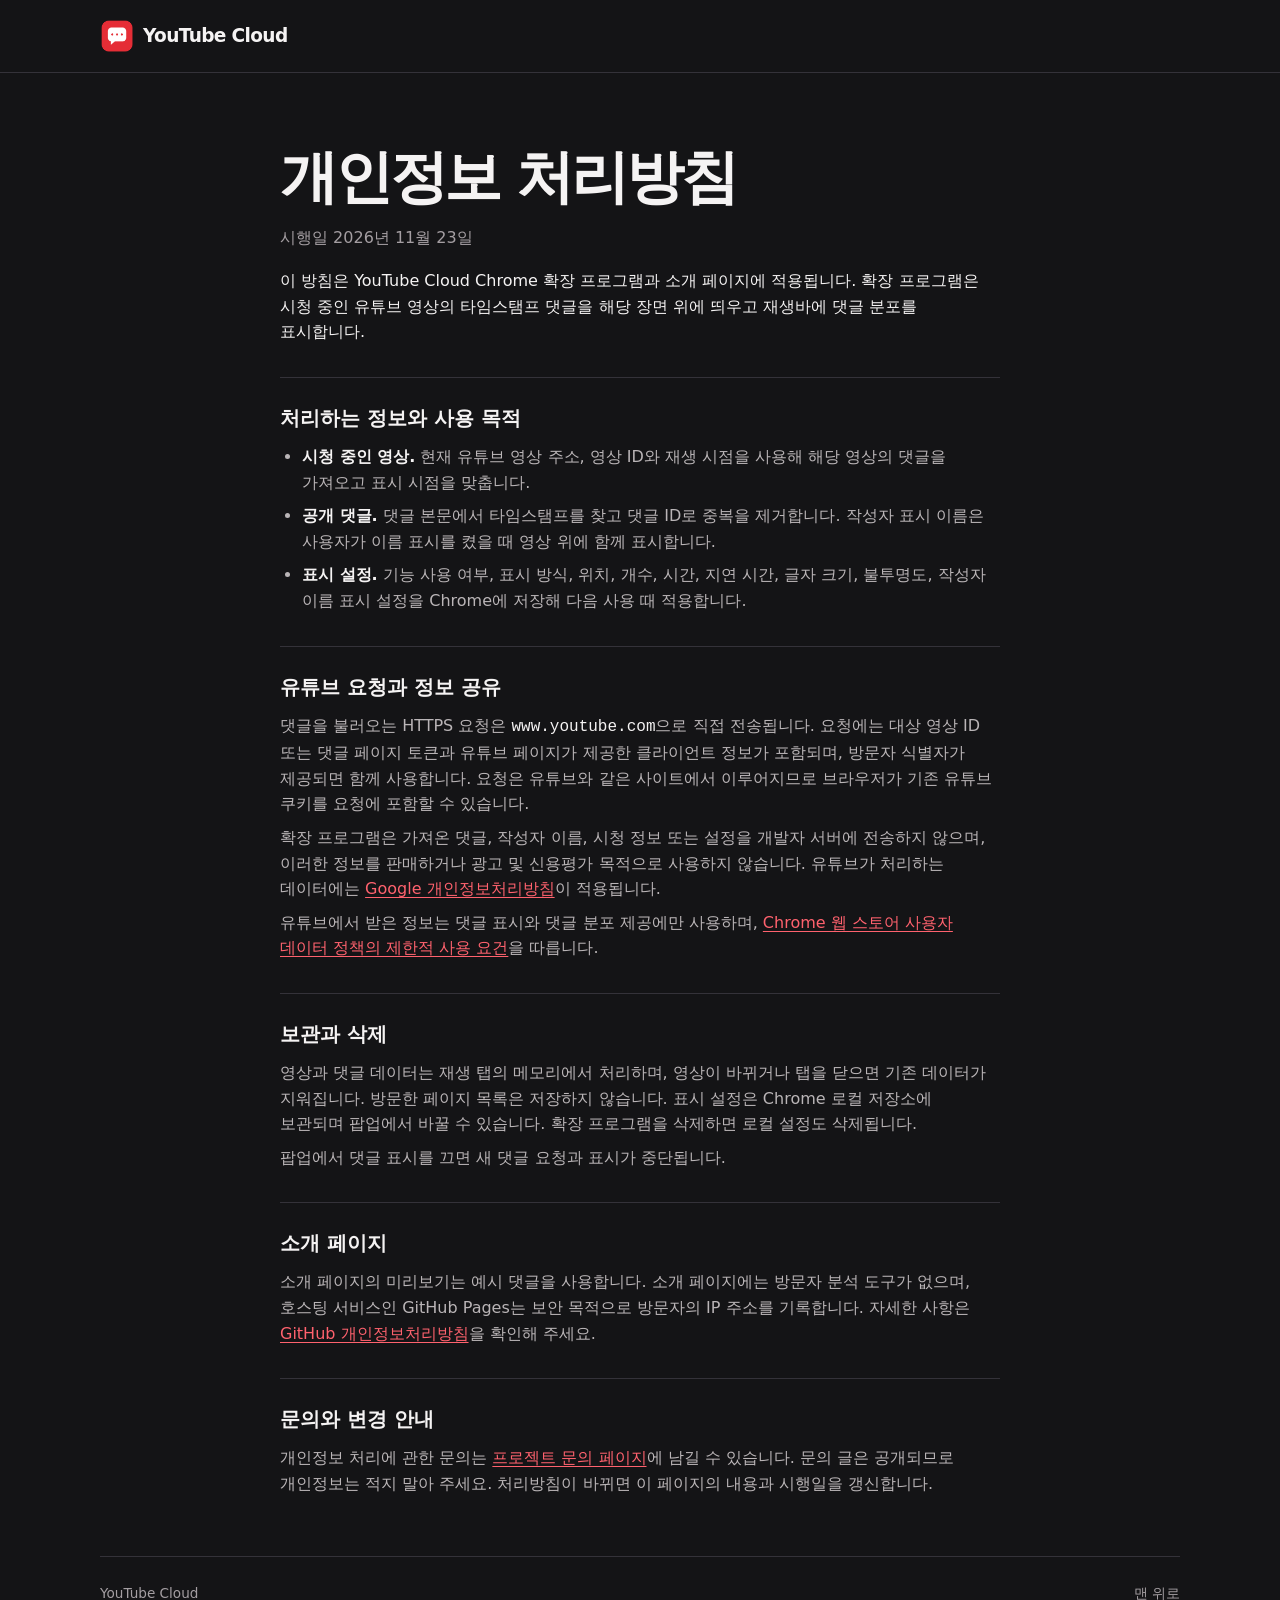
==== privacy.html @ 91bafd69 "Add extension privacy policy" ====
<!doctype html>
<html lang="ko">
<head>
  <meta charset="utf-8">
  <meta name="viewport" content="width=device-width, initial-scale=1">
  <meta name="theme-color" content="#141416">
  <meta name="description" content="YouTube Cloud 확장 프로그램과 소개 페이지의 개인정보 처리방침입니다.">
  <title>개인정보 처리방침 — YouTube Cloud</title>
  <link rel="icon" href="assets/cloud.png">
  <link rel="stylesheet" href="tokens.css">
  <link rel="stylesheet" href="styles.css">
</head>
<body>
  <header class="site-header" id="top">
    <div class="shell header-inner">
      <a class="brand" href="./" aria-label="YouTube Cloud 홈">
        <img src="assets/cloud.png" width="34" height="34" alt="">
        <span>YouTube Cloud</span>
      </a>
    </div>
  </header>

  <main class="shell">
    <article class="policy">
      <h1>개인정보 처리방침</h1>
      <p class="policy-date">시행일 <time datetime="2026-11-23">2026년 11월 23일</time></p>
      <p class="policy-intro">이 방침은 YouTube Cloud Chrome 확장 프로그램과 소개 페이지에 적용됩니다. 확장 프로그램은 시청 중인 유튜브 영상의 타임스탬프 댓글을 해당 장면 위에 띄우고 재생바에 댓글 분포를 표시합니다.</p>

      <section aria-labelledby="data">
        <h2 id="data">처리하는 정보와 사용 목적</h2>
        <ul>
          <li><strong>시청 중인 영상.</strong> 현재 유튜브 영상 주소, 영상 ID와 재생 시점을 사용해 해당 영상의 댓글을 가져오고 표시 시점을 맞춥니다.</li>
          <li><strong>공개 댓글.</strong> 댓글 본문에서 타임스탬프를 찾고 댓글 ID로 중복을 제거합니다. 작성자 표시 이름은 사용자가 이름 표시를 켰을 때 영상 위에 함께 표시합니다.</li>
          <li><strong>표시 설정.</strong> 기능 사용 여부, 표시 방식, 위치, 개수, 시간, 지연 시간, 글자 크기, 불투명도, 작성자 이름 표시 설정을 Chrome에 저장해 다음 사용 때 적용합니다.</li>
        </ul>
      </section>

      <section aria-labelledby="sharing">
        <h2 id="sharing">유튜브 요청과 정보 공유</h2>
        <p>댓글을 불러오는 HTTPS 요청은 <code>www.youtube.com</code>으로 직접 전송됩니다. 요청에는 대상 영상 ID 또는 댓글 페이지 토큰과 유튜브 페이지가 제공한 클라이언트 정보가 포함되며, 방문자 식별자가 제공되면 함께 사용합니다. 요청은 유튜브와 같은 사이트에서 이루어지므로 브라우저가 기존 유튜브 쿠키를 요청에 포함할 수 있습니다.</p>
        <p>확장 프로그램은 가져온 댓글, 작성자 이름, 시청 정보 또는 설정을 개발자 서버에 전송하지 않으며, 이러한 정보를 판매하거나 광고 및 신용평가 목적으로 사용하지 않습니다. 유튜브가 처리하는 데이터에는 <a href="https://policies.google.com/privacy?hl=ko">Google 개인정보처리방침</a>이 적용됩니다.</p>
        <p>유튜브에서 받은 정보는 댓글 표시와 댓글 분포 제공에만 사용하며, <a href="https://developer.chrome.com/docs/webstore/program-policies/limited-use">Chrome 웹 스토어 사용자 데이터 정책의 제한적 사용 요건</a>을 따릅니다.</p>
      </section>

      <section aria-labelledby="retention">
        <h2 id="retention">보관과 삭제</h2>
        <p>영상과 댓글 데이터는 재생 탭의 메모리에서 처리하며, 영상이 바뀌거나 탭을 닫으면 기존 데이터가 지워집니다. 방문한 페이지 목록은 저장하지 않습니다. 표시 설정은 Chrome 로컬 저장소에 보관되며 팝업에서 바꿀 수 있습니다. 확장 프로그램을 삭제하면 로컬 설정도 삭제됩니다.</p>
        <p>팝업에서 댓글 표시를 끄면 새 댓글 요청과 표시가 중단됩니다.</p>
      </section>

      <section aria-labelledby="website">
        <h2 id="website">소개 페이지</h2>
        <p>소개 페이지의 미리보기는 예시 댓글을 사용합니다. 소개 페이지에는 방문자 분석 도구가 없으며, 호스팅 서비스인 GitHub Pages는 보안 목적으로 방문자의 IP 주소를 기록합니다. 자세한 사항은 <a href="https://docs.github.com/en/site-policy/privacy-policies/github-general-privacy-statement">GitHub 개인정보처리방침</a>을 확인해 주세요.</p>
      </section>

      <section aria-labelledby="contact">
        <h2 id="contact">문의와 변경 안내</h2>
        <p>개인정보 처리에 관한 문의는 <a href="https://github.com/hyuck0221/youtube-cloud-landingpage/issues">프로젝트 문의 페이지</a>에 남길 수 있습니다. 문의 글은 공개되므로 개인정보는 적지 말아 주세요. 처리방침이 바뀌면 이 페이지의 내용과 시행일을 갱신합니다.</p>
      </section>
    </article>
  </main>

  <footer class="shell site-footer">
    <span>YouTube Cloud</span>
    <a href="#top">맨 위로</a>
  </footer>
</body>
</html>
---- tokens.css ----
:root {
  color-scheme: dark;
  --paper: #141416;
  --panel: #1b1b1e;
  --panel-strong: #212124;
  --stage: #17212a;
  --ink: #f5f3f3;
  --muted: #bab5b7;
  --quiet: #a49ea2;
  --line: #343239;
  --line-strong: #4d4850;
  --accent: #ff626e;
  --accent-hover: #ff8b93;
  --accent-ink: #20080e;
  --white: #fff;
  --picture-ink: #fdfafa;
  --picture-shadow: rgb(7 8 10 / 86%);
  --picture-shade: rgb(9 11 16 / 85%);
  --picture-mid: rgb(9 11 16 / 34%);
  --chat-bg: rgb(14 15 19 / 87%);
  --video-line: rgb(255 255 255 / 35%);
  --cover-outline: rgb(255 255 255 / 16%);
  --density-fill: rgb(255 98 110 / 24%);
  --density-stroke: #ff99a1;
  --font: "Pretendard", "Apple SD Gothic Neo", "Noto Sans KR", "Malgun Gothic", system-ui, sans-serif;
  --font-brand: "Avenir Next", "Segoe UI", system-ui, sans-serif;
  --font-mono: ui-monospace, SFMono-Regular, Consolas, monospace;
  --ease: cubic-bezier(.2, .7, .3, 1);
}
---- styles.css ----
/* Hallmark · atmospheric / Midnight · Workbench · N9 / Ft2 · warm red
 * pre-emit critique: P5 H5 E4 S5 R5 V4
 */
* { box-sizing: border-box; }

html { scroll-behavior: smooth; }

body {
  margin: 0;
  background: var(--paper);
  color: var(--ink);
  font: 1rem/1.6 var(--font);
  word-break: keep-all;
}

h1, h2, p, dl, dd { margin: 0; }
a { color: inherit; text-decoration: none; }
button, input { font: inherit; }
button { color: inherit; }
button, a, input[type="range"] { -webkit-tap-highlight-color: transparent; }
:focus-visible { outline: 2px solid var(--accent); outline-offset: 4px; }

.shell {
  width: min(1080px, calc(100% - 88px));
  margin-inline: auto;
}

.site-header { border-bottom: 1px solid var(--line); }

.header-inner {
  display: flex;
  align-items: center;
  justify-content: space-between;
  min-height: 72px;
  gap: 16px;
}

.brand {
  display: inline-flex;
  align-items: center;
  gap: 9px;
  font: 700 1.16rem/1 var(--font-brand);
  letter-spacing: -.035em;
  white-space: nowrap;
}

.brand img { flex: none; display: block; }

.button {
  display: inline-flex;
  min-height: 44px;
  align-items: center;
  justify-content: center;
  gap: 9px;
  padding: 9px 17px;
  border: 1px solid transparent;
  border-radius: 8px;
  font-size: .925rem;
  line-height: 1.2;
  font-weight: 750;
  white-space: nowrap;
  transition: background .18s var(--ease), border-color .18s var(--ease), transform .18s var(--ease);
}

.button:active { transform: scale(.97); }
.button-outline { background: var(--paper); border-color: var(--line-strong); }
.button-outline:hover { background: var(--panel-strong); }
.button-accent { color: var(--accent-ink); background: var(--accent); }
.button-accent:hover { background: var(--accent-hover); }

.play-mark {
  width: 0;
  height: 0;
  border-block: 5px solid transparent;
  border-inline-start: 8px solid currentColor;
}

.intro {
  display: flex;
  align-items: end;
  justify-content: space-between;
  gap: 28px;
  padding-block: 45px 28px;
}

.intro h1 {
  font-size: clamp(3.15rem, 8.4vw, 6.25rem);
  line-height: .94;
  font-weight: 900;
  letter-spacing: -.065em;
}

.intro h1 span { color: var(--accent); }

.intro-copy {
  flex: 0 0 auto;
  padding: 0 1px 3px 0;
  color: var(--muted);
}

.intro-copy p { margin-bottom: 15px; font-size: clamp(1rem, 1.45vw, 1.2rem); }

.demo {
  scroll-margin-block-start: 22px;
  border: 1px solid var(--line);
  overflow: hidden;
  border-radius: 15px;
  background: var(--panel);
}

.demo-toolbar {
  display: flex;
  align-items: center;
  justify-content: space-between;
  gap: 12px;
  min-height: 62px;
  padding: 8px 13px 8px 20px;
}

.demo-label {
  display: flex;
  align-items: center;
  gap: 9px;
  font-size: .9rem;
  font-weight: 750;
  white-space: nowrap;
}

.demo-indicator {
  width: 8px;
  height: 8px;
  border-radius: 50%;
  background: var(--quiet);
}

.demo:has(.demo-screen[data-playing="true"]) .demo-indicator { background: var(--accent); }

.mode-switch {
  position: relative;
  display: flex;
  gap: 3px;
  padding: 3px;
  border-radius: 9px;
  background: var(--paper);
}

.mode-switch button {
  min-height: 36px;
  min-width: 106px;
  padding: 4px 10px;
  border: 1px solid transparent;
  border-radius: 6px;
  background: transparent;
  color: var(--muted);
  font-size: .875rem;
  line-height: 1.15;
  font-weight: 650;
  white-space: nowrap;
  cursor: pointer;
  transition: background .2s var(--ease), color .2s var(--ease), border-color .2s var(--ease);
}

.mode-switch button:hover { color: var(--ink); }
.mode-switch button[aria-pressed="true"] {
  color: var(--ink);
  background: var(--panel-strong);
  border-color: var(--line-strong);
}

.demo-screen {
  position: relative;
  isolation: isolate;
  overflow: hidden;
  aspect-ratio: 16 / 7.3;
  min-height: 280px;
  background: var(--stage);
}

.demo-scene, .demo-scrim, .comment-layer { position: absolute; inset: 0; }
.demo-scene {
  width: 100%;
  height: 100%;
  object-fit: cover;
  object-position: center 48%;
  transform: var(--scene-transform, none);
}

.demo-scrim {
  pointer-events: none;
  background: linear-gradient(180deg, transparent 20%, var(--picture-mid) 67%, var(--picture-shade) 100%);
}

.comment-layer {
  inset: 18px 16px 91px;
  pointer-events: none;
  color: var(--picture-ink);
  font-size: clamp(.82rem, 2vw, 1.45rem);
  line-height: 1.35;
  font-weight: 800;
}

.sample-comment {
  position: absolute;
  top: var(--y);
  left: var(--x);
  translate: -50% -50%;
  width: max-content;
  max-width: min(56%, calc(2 * var(--x)), calc(2 * (100% - var(--x))));
  text-align: center;
  overflow-wrap: anywhere;
  text-shadow: 0 1px 3px var(--picture-shadow), 0 2px 14px var(--picture-shadow);
}

.demo-screen[data-mode="chat"] .comment-layer {
  display: flex;
  align-items: end;
  justify-content: end;
  flex-direction: column;
  gap: 5px;
}

.demo-screen[data-mode="chat"] .sample-comment {
  position: static;
  translate: none;
  max-width: 90%;
  padding: 5px 11px;
  border: 1px solid var(--cover-outline);
  border-radius: 6px;
  background: var(--chat-bg);
  font-size: .85em;
  text-align: start;
  text-shadow: none;
}

.demo-controls {
  position: absolute;
  inset: auto 16px 8px;
  color: var(--picture-ink);
}

.scrub-row { position: relative; }
.density-graph {
  position: absolute;
  bottom: calc(50% + 3px);
  left: 0;
  width: 100%;
  height: 28px;
  pointer-events: none;
  transition: opacity .18s var(--ease), transform .18s var(--ease);
}

.density-area { fill: var(--density-fill); }
.density-line { fill: none; stroke: var(--density-stroke); stroke-width: 1.15px; }

.progress {
  appearance: none;
  display: block;
  width: 100%;
  height: 18px;
  margin: 0;
  border: 0;
  border-radius: 2px;
  background: transparent;
  cursor: pointer;
}

.progress::-webkit-slider-runnable-track {
  height: 3px;
  border-radius: inherit;
  background: linear-gradient(to right, var(--accent) var(--progress, 9.17%), var(--video-line) var(--progress, 9.17%));
}

.progress::-webkit-slider-thumb {
  appearance: none;
  width: 11px;
  height: 11px;
  margin-top: -4px;
  border-radius: 50%;
  background: var(--accent);
  transition: transform .16s var(--ease);
}

.progress:hover::-webkit-slider-thumb, .progress:focus-visible::-webkit-slider-thumb { transform: scale(1.27); }
.progress::-moz-range-track { height: 3px; background: var(--video-line); }
.progress::-moz-range-progress { height: 3px; background: var(--accent); }
.progress::-moz-range-thumb { width: 11px; height: 11px; border: 0; background: var(--accent); }

.control-row { display: flex; align-items: center; gap: 8px; }
.play-button {
  display: grid;
  place-items: center;
  width: 42px;
  height: 42px;
  padding: 0;
  border: 0;
  border-radius: 7px;
  background: transparent;
  cursor: pointer;
}

.play-button:hover { background: var(--cover-outline); }
.play-button > span {
  width: 0;
  height: 0;
  margin-left: 3px;
  border-block: 7px solid transparent;
  border-inline-start: 10px solid currentColor;
}

.demo-screen[data-playing="true"] .play-button > span {
  width: 12px;
  height: 14px;
  margin: 0;
  border: 0;
  border-inline: 4px solid currentColor;
}

.timecode { font: .82rem/1 var(--font-mono); font-variant-numeric: tabular-nums; }
.time-divider { margin: 0 6px; opacity: .55; }

.graph-key {
  display: flex;
  align-items: center;
  gap: 6px;
  margin-left: auto;
  font-size: .8rem;
  font-weight: 650;
}

.graph-key > span { width: 12px; border-top: 2px solid var(--density-stroke); }

.guide {
  display: grid;
  grid-template-columns: minmax(230px, .85fr) 1.35fr;
  align-items: start;
  gap: 40px;
  padding-block: 82px 76px;
}

.guide h2, .install-panel h2 {
  font-size: clamp(1.8rem, 3.8vw, 2.85rem);
  line-height: 1.16;
  font-weight: 850;
  letter-spacing: -.06em;
}

.install-intro p { margin-top: 10px; color: var(--muted); }
.feature { padding-block: 15px; border-top: 1px solid var(--line); }
.feature:first-child { padding-top: 12px; }
.feature:last-child { border-bottom: 1px solid var(--line); }
.feature dt { font-weight: 800; font-size: 1.05rem; }
.feature dd { margin-top: 3px; color: var(--muted); }

#install { scroll-margin-top: 25px; }
.install-panel {
  display: grid;
  grid-template-columns: minmax(245px, .8fr) 1.12fr;
  gap: 42px;
  padding: 34px;
  border: 1px solid var(--line);
  border-radius: 14px;
  background: var(--panel);
}

.install-intro .button { margin-top: 20px; }
.install-steps { align-self: center; margin: 0; padding-inline-start: 23px; }
.install-steps li { padding-inline-start: 5px; color: var(--muted); }
.install-steps li + li { margin-top: 9px; }
.install-steps li::marker { color: var(--accent); font-weight: 800; }
.install-steps strong { color: var(--ink); }
.install-steps code {
  color: var(--ink);
  font: .9em var(--font-mono);
  white-space: nowrap;
}

.site-footer {
  display: flex;
  justify-content: space-between;
  align-items: center;
  gap: 12px;
  margin-top: 44px;
  padding-block: 15px;
  border-top: 1px solid var(--line);
  color: var(--quiet);
  font-size: .85rem;
}

.site-footer a { min-height: 44px; display: inline-grid; place-items: center; }
.site-footer a:hover { color: var(--ink); }
.footer-links { display: flex; flex-wrap: wrap; justify-content: flex-end; gap: 0 20px; }

.policy {
  max-width: 720px;
  margin-inline: auto;
  padding-block: clamp(40px, 6vw, 72px) 16px;
}

.policy h1 {
  margin-bottom: 14px;
  font-size: clamp(2rem, 5.6vw, 3.6rem);
  line-height: 1.14;
  letter-spacing: -.055em;
}

.policy-date { color: var(--quiet); }
.policy-intro { margin-top: 18px; }
.policy section { margin-top: 32px; padding-top: 24px; border-top: 1px solid var(--line); }
.policy h2 { margin-bottom: 10px; font-size: 1.25rem; }
.policy section p, .policy li { color: var(--muted); }
.policy section p + p, .policy li + li { margin-top: 8px; }
.policy ul { margin: 0; padding-inline-start: 22px; }
.policy strong, .policy code { color: var(--ink); }
.policy a { color: var(--accent); text-decoration: underline; text-underline-offset: 3px; }
.policy a:hover { color: var(--accent-hover); }

@media (max-width: 820px) {
  .shell { width: calc(100% - 48px); }
  .intro { padding-block: 48px 30px; }
  .intro h1 { font-size: clamp(3.05rem, 9vw, 5.2rem); }
  .guide { gap: 28px; padding-block: 65px 60px; }
  .install-panel { gap: 22px; padding: 24px; }
}

@media (max-width: 580px) {
  .shell { width: calc(100% - 32px); }
  .header-inner { min-height: 64px; }
  .brand { font-size: 1.05rem; gap: 5px; }
  .brand img { width: 30px; height: 30px; }
  .intro { align-items: start; flex-direction: column; gap: 17px; padding-block: 34px 25px; }
  .intro h1 { font-size: clamp(3.1rem, 12vw, 4.75rem); }
  .intro-copy { padding: 0; }
  .intro-copy p { margin-bottom: 12px; }
  .desktop-break { display: none; }
  .demo-toolbar { min-height: 54px; padding: 5px 5px 5px 10px; gap: 6px; }
  .demo-label { font-size: .875rem; gap: 5px; }
  .demo-indicator { width: 6px; height: 6px; }
  .mode-switch { gap: 1px; padding: 2px; }
  .mode-switch button { min-width: unset; min-height: 44px; padding-inline: 6px; font-size: .875rem; }
  .demo-screen { aspect-ratio: 4 / 3; min-height: 234px; }
  .demo-scene { object-position: 56% center; }
  .demo-controls { inset: auto 10px 5px; }
  .comment-layer { inset: 13px 10px 78px; font-size: max(.83rem, 3.4vw); }
  .density-graph { height: 21px; }
  .guide, .install-panel { grid-template-columns: 1fr; }
  .guide { gap: 23px; padding-block: 44px; }
  .install-panel { gap: 24px; padding: 21px; }
  .site-footer { margin-top: 25px; }
}

@media (max-width: 345px) {
  .demo-indicator { display: none; }
}

@media (prefers-reduced-motion: no-preference) {
  .intro { animation: arrive .45s var(--ease) both; }
  .demo { animation: arrive .55s .06s var(--ease) both; }
  .feature.is-revealing { animation: arrive .45s var(--ease) both; }
}

@keyframes arrive {
  from { opacity: .45; transform: translateY(7px); }
  to { opacity: 1; transform: translateY(0); }
}

@media (prefers-reduced-motion: reduce) {
  *, *::before, *::after { scroll-behavior: auto !important; transition: none !important; }
  .demo-scene { transform: none; }
}
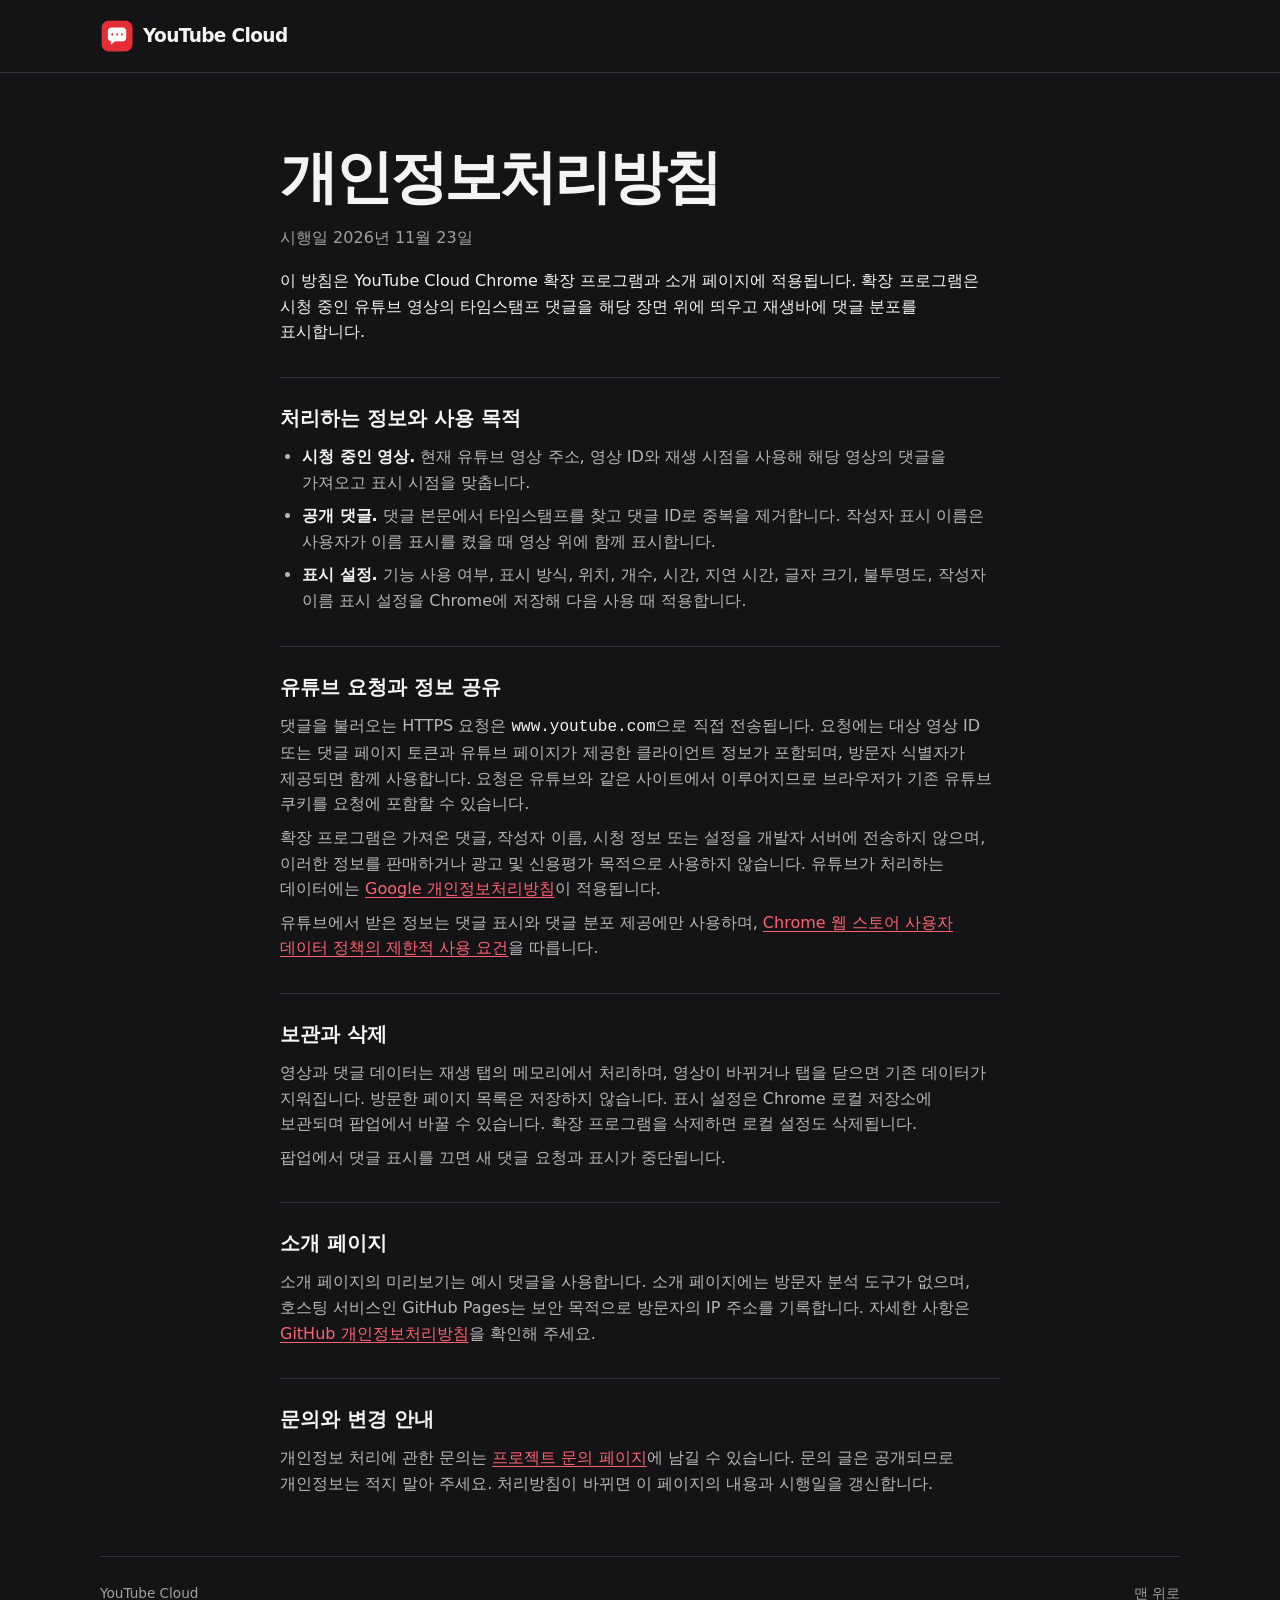
==== commit 710f87e8: "Standardize Korean privacy policy label" ====
--- a/privacy.html
+++ b/privacy.html
@@ -4,8 +4,8 @@
   <meta charset="utf-8">
   <meta name="viewport" content="width=device-width, initial-scale=1">
   <meta name="theme-color" content="#141416">
-  <meta name="description" content="YouTube Cloud 확장 프로그램과 소개 페이지의 개인정보 처리방침입니다.">
-  <title>개인정보 처리방침 — YouTube Cloud</title>
+  <meta name="description" content="YouTube Cloud 확장 프로그램과 소개 페이지의 개인정보처리방침입니다.">
+  <title>개인정보처리방침 — YouTube Cloud</title>
   <link rel="icon" href="assets/cloud.png">
   <link rel="stylesheet" href="tokens.css">
   <link rel="stylesheet" href="styles.css">
@@ -22,7 +22,7 @@
 
   <main class="shell">
     <article class="policy">
-      <h1>개인정보 처리방침</h1>
+      <h1>개인정보처리방침</h1>
       <p class="policy-date">시행일 <time datetime="2026-11-23">2026년 11월 23일</time></p>
       <p class="policy-intro">이 방침은 YouTube Cloud Chrome 확장 프로그램과 소개 페이지에 적용됩니다. 확장 프로그램은 시청 중인 유튜브 영상의 타임스탬프 댓글을 해당 장면 위에 띄우고 재생바에 댓글 분포를 표시합니다.</p>
 
--- a/styles.css
+++ b/styles.css
@@ -45,6 +45,16 @@
 }
 
 .brand img { flex: none; display: block; }
+
+.download-link {
+  display: grid;
+  width: 44px;
+  height: 44px;
+  place-items: center;
+  transition: color .18s var(--ease);
+}
+
+.download-link:hover { color: var(--accent); }
 
 .button {
   display: inline-flex;
@@ -63,25 +73,10 @@
 }
 
 .button:active { transform: scale(.97); }
-.button-outline { background: var(--paper); border-color: var(--line-strong); }
-.button-outline:hover { background: var(--panel-strong); }
 .button-accent { color: var(--accent-ink); background: var(--accent); }
 .button-accent:hover { background: var(--accent-hover); }
 
-.play-mark {
-  width: 0;
-  height: 0;
-  border-block: 5px solid transparent;
-  border-inline-start: 8px solid currentColor;
-}
-
-.intro {
-  display: flex;
-  align-items: end;
-  justify-content: space-between;
-  gap: 28px;
-  padding-block: 45px 28px;
-}
+.intro { padding-block: 45px 28px; }
 
 .intro h1 {
   font-size: clamp(3.15rem, 8.4vw, 6.25rem);
@@ -91,14 +86,6 @@
 }
 
 .intro h1 span { color: var(--accent); }
-
-.intro-copy {
-  flex: 0 0 auto;
-  padding: 0 1px 3px 0;
-  color: var(--muted);
-}
-
-.intro-copy p { margin-bottom: 15px; font-size: clamp(1rem, 1.45vw, 1.2rem); }
 
 .demo {
   scroll-margin-block-start: 22px;
@@ -118,22 +105,10 @@
 }
 
 .demo-label {
-  display: flex;
-  align-items: center;
-  gap: 9px;
   font-size: .9rem;
   font-weight: 750;
   white-space: nowrap;
 }
-
-.demo-indicator {
-  width: 8px;
-  height: 8px;
-  border-radius: 50%;
-  background: var(--quiet);
-}
-
-.demo:has(.demo-screen[data-playing="true"]) .demo-indicator { background: var(--accent); }
 
 .mode-switch {
   position: relative;
@@ -427,14 +402,10 @@
   .header-inner { min-height: 64px; }
   .brand { font-size: 1.05rem; gap: 5px; }
   .brand img { width: 30px; height: 30px; }
-  .intro { align-items: start; flex-direction: column; gap: 17px; padding-block: 34px 25px; }
+  .intro { padding-block: 34px 25px; }
   .intro h1 { font-size: clamp(3.1rem, 12vw, 4.75rem); }
-  .intro-copy { padding: 0; }
-  .intro-copy p { margin-bottom: 12px; }
-  .desktop-break { display: none; }
   .demo-toolbar { min-height: 54px; padding: 5px 5px 5px 10px; gap: 6px; }
-  .demo-label { font-size: .875rem; gap: 5px; }
-  .demo-indicator { width: 6px; height: 6px; }
+  .demo-label { font-size: .875rem; }
   .mode-switch { gap: 1px; padding: 2px; }
   .mode-switch button { min-width: unset; min-height: 44px; padding-inline: 6px; font-size: .875rem; }
   .demo-screen { aspect-ratio: 4 / 3; min-height: 234px; }
@@ -448,10 +419,6 @@
   .site-footer { margin-top: 25px; }
 }
 
-@media (max-width: 345px) {
-  .demo-indicator { display: none; }
-}
-
 @media (prefers-reduced-motion: no-preference) {
   .intro { animation: arrive .45s var(--ease) both; }
   .demo { animation: arrive .55s .06s var(--ease) both; }
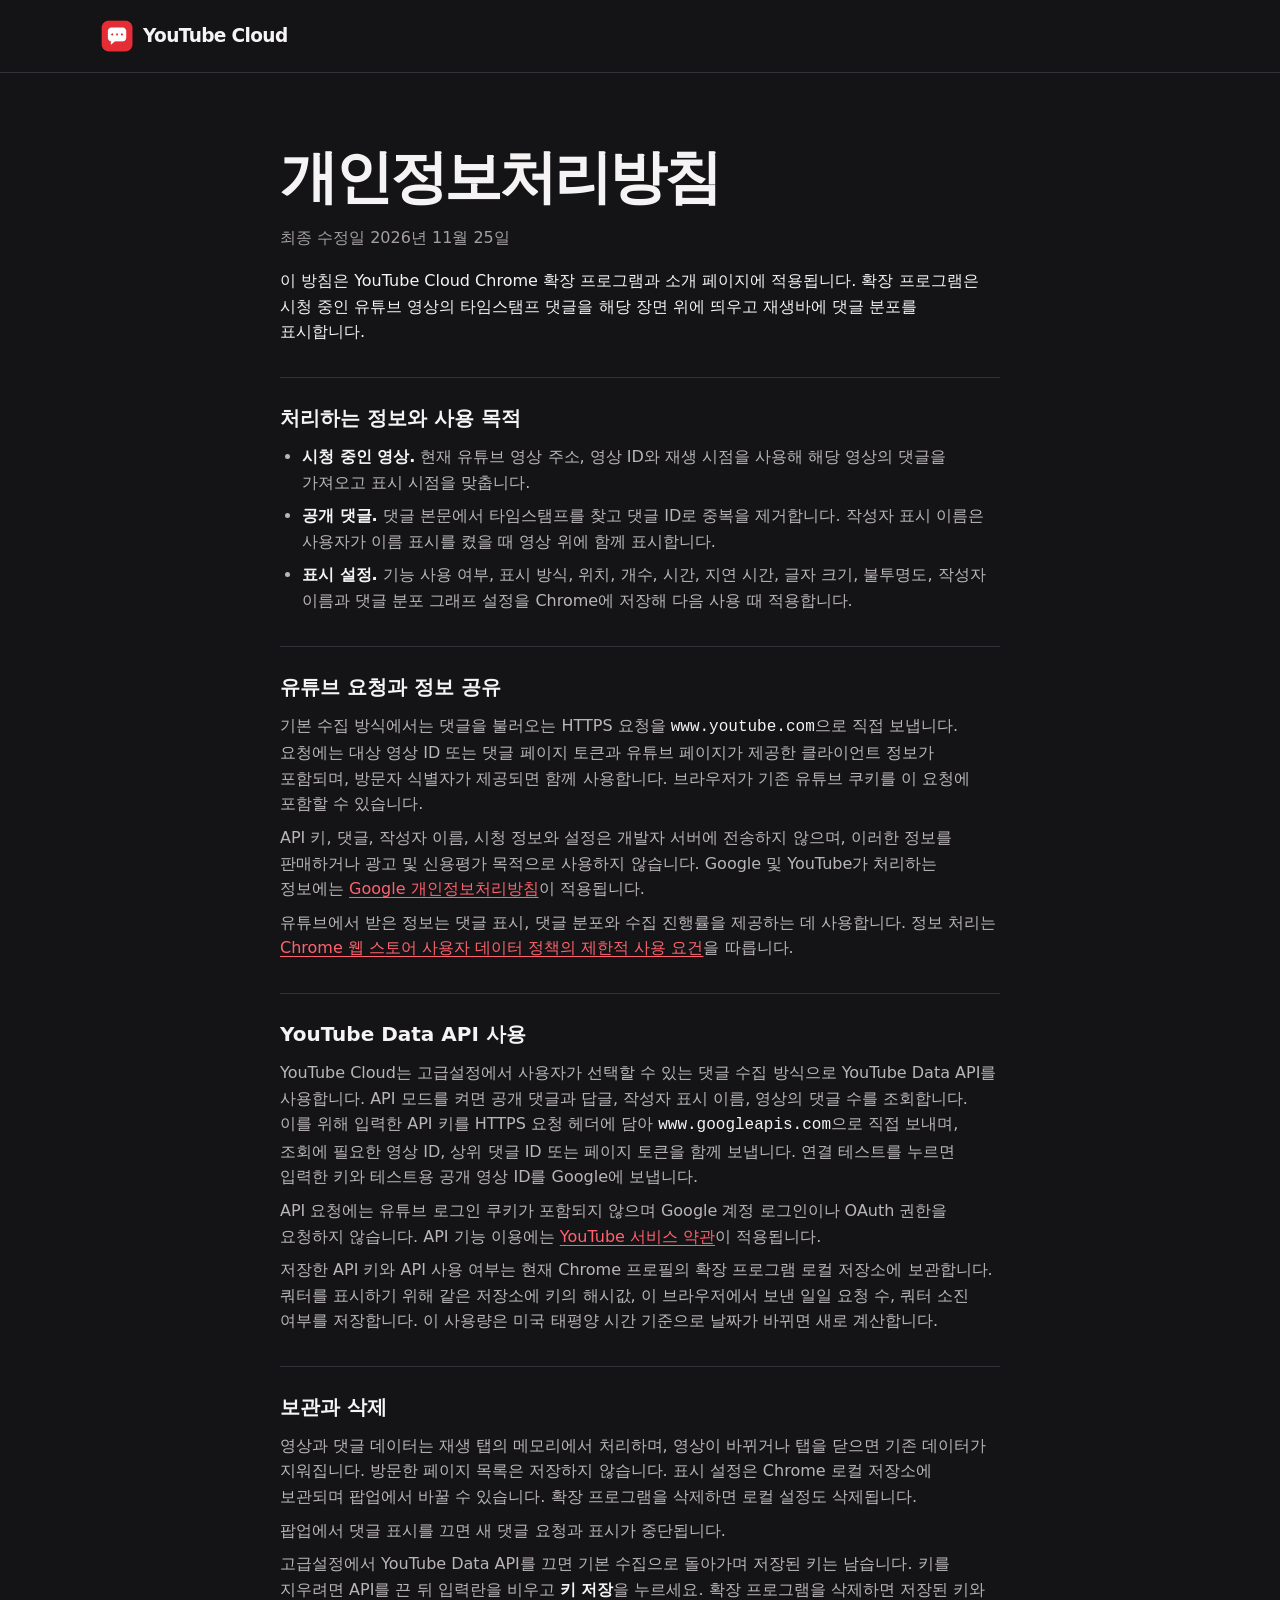
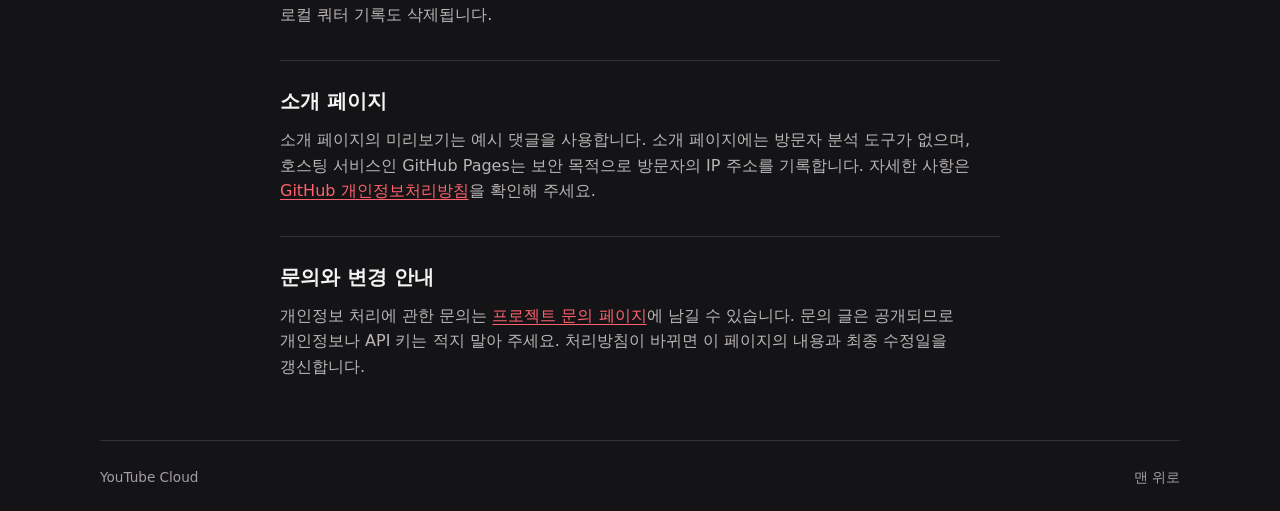
==== commit 1fc5fabf: "privacy update: 20261125" ====
--- a/privacy.html
+++ b/privacy.html
@@ -23,7 +23,7 @@
   <main class="shell">
     <article class="policy">
       <h1>개인정보처리방침</h1>
-      <p class="policy-date">시행일 <time datetime="2026-11-23">2026년 11월 23일</time></p>
+      <p class="policy-date">최종 수정일 <time datetime="2026-11-25">2026년 11월 25일</time></p>
       <p class="policy-intro">이 방침은 YouTube Cloud Chrome 확장 프로그램과 소개 페이지에 적용됩니다. 확장 프로그램은 시청 중인 유튜브 영상의 타임스탬프 댓글을 해당 장면 위에 띄우고 재생바에 댓글 분포를 표시합니다.</p>
 
       <section aria-labelledby="data">
@@ -31,21 +31,29 @@
         <ul>
           <li><strong>시청 중인 영상.</strong> 현재 유튜브 영상 주소, 영상 ID와 재생 시점을 사용해 해당 영상의 댓글을 가져오고 표시 시점을 맞춥니다.</li>
           <li><strong>공개 댓글.</strong> 댓글 본문에서 타임스탬프를 찾고 댓글 ID로 중복을 제거합니다. 작성자 표시 이름은 사용자가 이름 표시를 켰을 때 영상 위에 함께 표시합니다.</li>
-          <li><strong>표시 설정.</strong> 기능 사용 여부, 표시 방식, 위치, 개수, 시간, 지연 시간, 글자 크기, 불투명도, 작성자 이름 표시 설정을 Chrome에 저장해 다음 사용 때 적용합니다.</li>
+          <li><strong>표시 설정.</strong> 기능 사용 여부, 표시 방식, 위치, 개수, 시간, 지연 시간, 글자 크기, 불투명도, 작성자 이름과 댓글 분포 그래프 설정을 Chrome에 저장해 다음 사용 때 적용합니다.</li>
         </ul>
       </section>
 
       <section aria-labelledby="sharing">
         <h2 id="sharing">유튜브 요청과 정보 공유</h2>
-        <p>댓글을 불러오는 HTTPS 요청은 <code>www.youtube.com</code>으로 직접 전송됩니다. 요청에는 대상 영상 ID 또는 댓글 페이지 토큰과 유튜브 페이지가 제공한 클라이언트 정보가 포함되며, 방문자 식별자가 제공되면 함께 사용합니다. 요청은 유튜브와 같은 사이트에서 이루어지므로 브라우저가 기존 유튜브 쿠키를 요청에 포함할 수 있습니다.</p>
-        <p>확장 프로그램은 가져온 댓글, 작성자 이름, 시청 정보 또는 설정을 개발자 서버에 전송하지 않으며, 이러한 정보를 판매하거나 광고 및 신용평가 목적으로 사용하지 않습니다. 유튜브가 처리하는 데이터에는 <a href="https://policies.google.com/privacy?hl=ko">Google 개인정보처리방침</a>이 적용됩니다.</p>
-        <p>유튜브에서 받은 정보는 댓글 표시와 댓글 분포 제공에만 사용하며, <a href="https://developer.chrome.com/docs/webstore/program-policies/limited-use">Chrome 웹 스토어 사용자 데이터 정책의 제한적 사용 요건</a>을 따릅니다.</p>
+        <p>기본 수집 방식에서는 댓글을 불러오는 HTTPS 요청을 <code>www.youtube.com</code>으로 직접 보냅니다. 요청에는 대상 영상 ID 또는 댓글 페이지 토큰과 유튜브 페이지가 제공한 클라이언트 정보가 포함되며, 방문자 식별자가 제공되면 함께 사용합니다. 브라우저가 기존 유튜브 쿠키를 이 요청에 포함할 수 있습니다.</p>
+        <p>API 키, 댓글, 작성자 이름, 시청 정보와 설정은 개발자 서버에 전송하지 않으며, 이러한 정보를 판매하거나 광고 및 신용평가 목적으로 사용하지 않습니다. Google 및 YouTube가 처리하는 정보에는 <a href="https://policies.google.com/privacy?hl=ko">Google 개인정보처리방침</a>이 적용됩니다.</p>
+        <p>유튜브에서 받은 정보는 댓글 표시, 댓글 분포와 수집 진행률을 제공하는 데 사용합니다. 정보 처리는 <a href="https://developer.chrome.com/docs/webstore/program-policies/limited-use">Chrome 웹 스토어 사용자 데이터 정책의 제한적 사용 요건</a>을 따릅니다.</p>
+      </section>
+
+      <section aria-labelledby="youtube-api">
+        <h2 id="youtube-api">YouTube Data API 사용</h2>
+        <p>YouTube Cloud는 고급설정에서 사용자가 선택할 수 있는 댓글 수집 방식으로 YouTube Data API를 사용합니다. API 모드를 켜면 공개 댓글과 답글, 작성자 표시 이름, 영상의 댓글 수를 조회합니다. 이를 위해 입력한 API 키를 HTTPS 요청 헤더에 담아 <code>www.googleapis.com</code>으로 직접 보내며, 조회에 필요한 영상 ID, 상위 댓글 ID 또는 페이지 토큰을 함께 보냅니다. 연결 테스트를 누르면 입력한 키와 테스트용 공개 영상 ID를 Google에 보냅니다.</p>
+        <p>API 요청에는 유튜브 로그인 쿠키가 포함되지 않으며 Google 계정 로그인이나 OAuth 권한을 요청하지 않습니다. API 기능 이용에는 <a href="https://www.youtube.com/t/terms">YouTube 서비스 약관</a>이 적용됩니다.</p>
+        <p>저장한 API 키와 API 사용 여부는 현재 Chrome 프로필의 확장 프로그램 로컬 저장소에 보관합니다. 쿼터를 표시하기 위해 같은 저장소에 키의 해시값, 이 브라우저에서 보낸 일일 요청 수, 쿼터 소진 여부를 저장합니다. 이 사용량은 미국 태평양 시간 기준으로 날짜가 바뀌면 새로 계산합니다.</p>
       </section>
 
       <section aria-labelledby="retention">
         <h2 id="retention">보관과 삭제</h2>
         <p>영상과 댓글 데이터는 재생 탭의 메모리에서 처리하며, 영상이 바뀌거나 탭을 닫으면 기존 데이터가 지워집니다. 방문한 페이지 목록은 저장하지 않습니다. 표시 설정은 Chrome 로컬 저장소에 보관되며 팝업에서 바꿀 수 있습니다. 확장 프로그램을 삭제하면 로컬 설정도 삭제됩니다.</p>
         <p>팝업에서 댓글 표시를 끄면 새 댓글 요청과 표시가 중단됩니다.</p>
+        <p>고급설정에서 YouTube Data API를 끄면 기본 수집으로 돌아가며 저장된 키는 남습니다. 키를 지우려면 API를 끈 뒤 입력란을 비우고 <strong>키 저장</strong>을 누르세요. 확장 프로그램을 삭제하면 저장된 키와 로컬 쿼터 기록도 삭제됩니다.</p>
       </section>
 
       <section aria-labelledby="website">
@@ -55,7 +63,7 @@
 
       <section aria-labelledby="contact">
         <h2 id="contact">문의와 변경 안내</h2>
-        <p>개인정보 처리에 관한 문의는 <a href="https://github.com/hyuck0221/youtube-cloud-landingpage/issues">프로젝트 문의 페이지</a>에 남길 수 있습니다. 문의 글은 공개되므로 개인정보는 적지 말아 주세요. 처리방침이 바뀌면 이 페이지의 내용과 시행일을 갱신합니다.</p>
+        <p>개인정보 처리에 관한 문의는 <a href="https://github.com/hyuck0221/youtube-cloud-landingpage/issues">프로젝트 문의 페이지</a>에 남길 수 있습니다. 문의 글은 공개되므로 개인정보나 API 키는 적지 말아 주세요. 처리방침이 바뀌면 이 페이지의 내용과 최종 수정일을 갱신합니다.</p>
       </section>
     </article>
   </main>
--- a/styles.css
+++ b/styles.css
@@ -343,12 +343,6 @@
 .install-steps li + li { margin-top: 9px; }
 .install-steps li::marker { color: var(--accent); font-weight: 800; }
 .install-steps strong { color: var(--ink); }
-.install-steps code {
-  color: var(--ink);
-  font: .9em var(--font-mono);
-  white-space: nowrap;
-}
-
 .site-footer {
   display: flex;
   justify-content: space-between;
